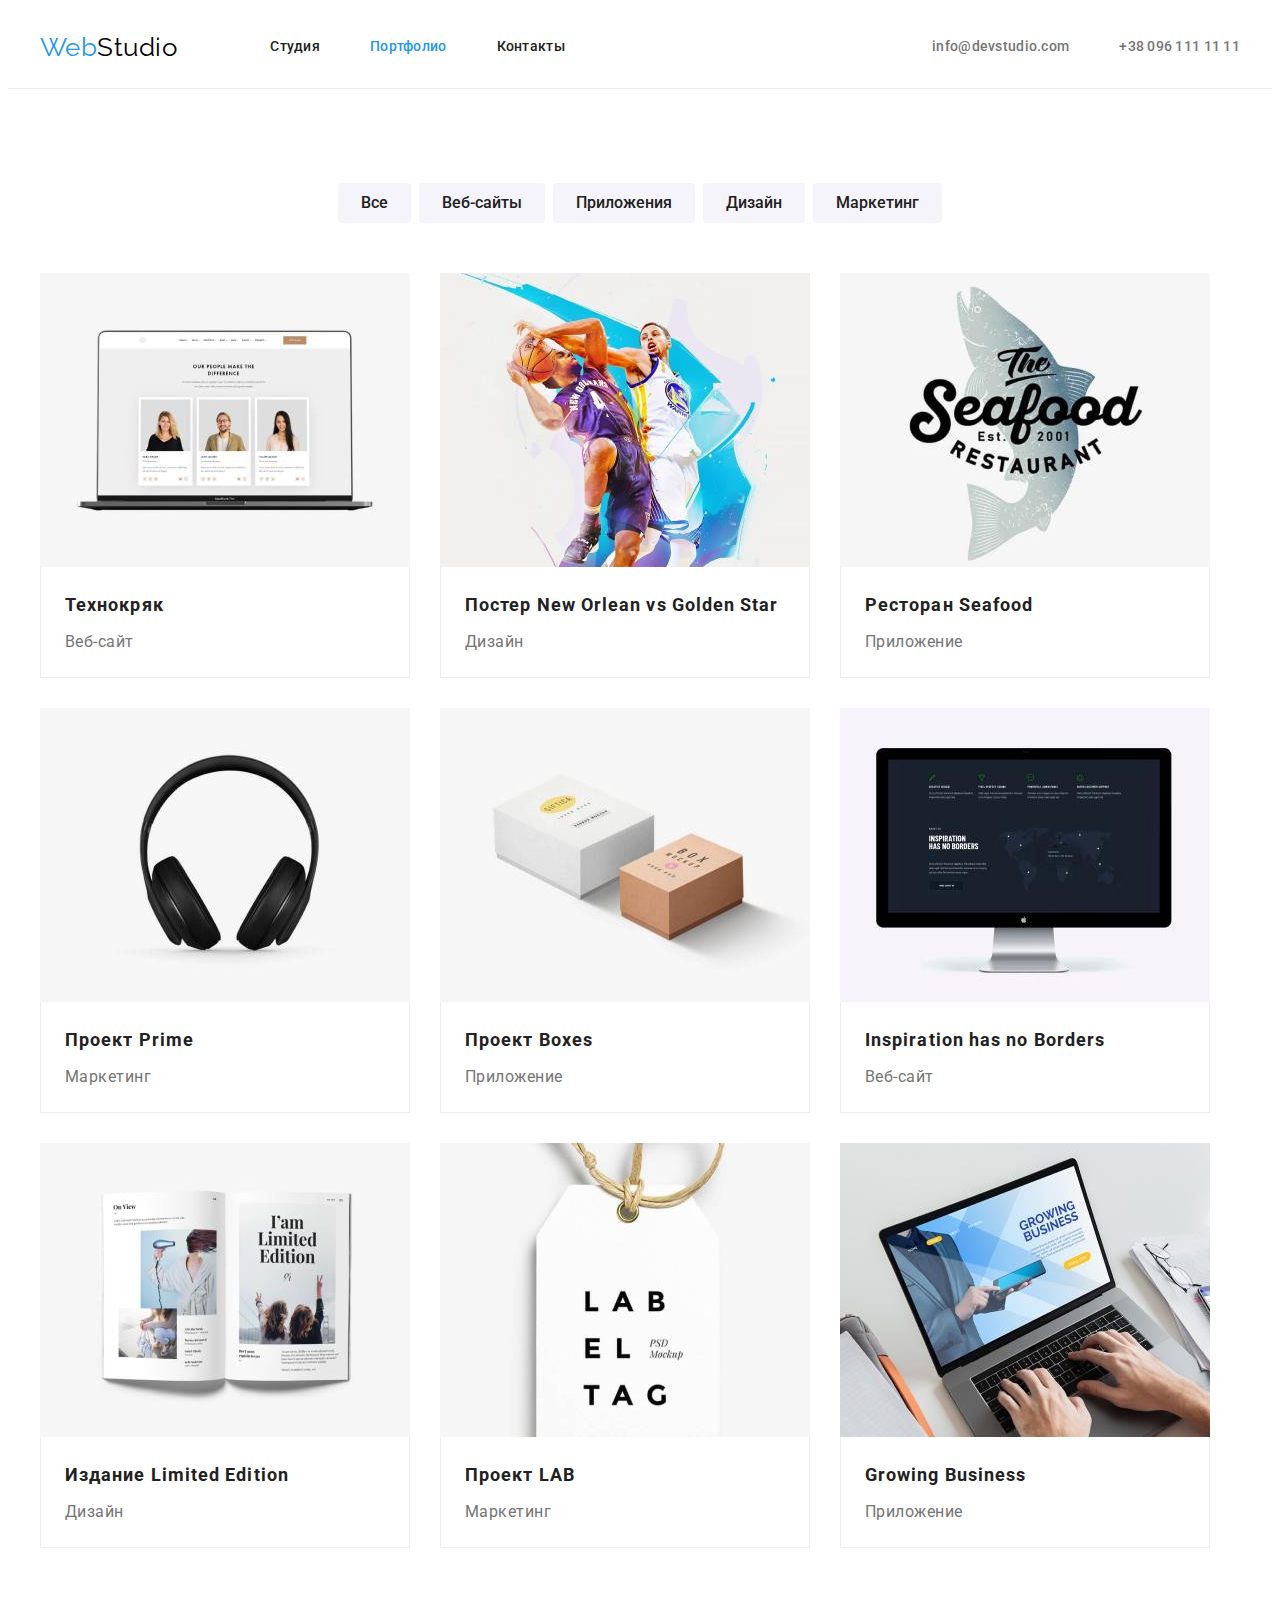
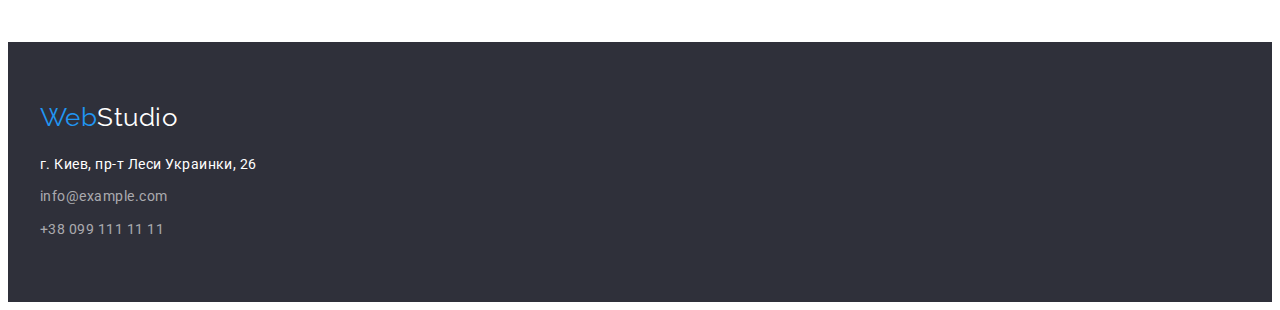
==== portfolio.html @ b29e4f9f "initial" ====
<!DOCTYPE html>
<html lang="ru">
    <head>
        <meta charset="UTF-8" />
        <meta http-equiv="X-UA-Compatible" content="IE=edge" />
        <meta name="viewport" content="width=device-width, initial-scale=1.0" />
        <meta name="robots" content="noindex" />
        <link rel="preconnect" href="https://fonts.googleapis.com" />
        <link rel="preconnect" href="https://fonts.gstatic.com" crossorigin />
        <link href="https://fonts.googleapis.com/css2?family=Raleway:wght@700&family=Roboto:wght@400;500;700;900&display=swap" rel="stylesheet" />
        <link
            rel="stylesheet"
            href="https://cdnjs.cloudflare.com/ajax/libs/modern-normalize/1.1.0/modern-normalize.min.css"
            integrity="sha512-wpPYUAdjBVSE4KJnH1VR1HeZfpl1ub8YT/NKx4PuQ5NmX2tKuGu6U/JRp5y+Y8XG2tV+wKQpNHVUX03MfMFn9Q=="
            crossorigin="anonymous"
            referrerpolicy="no-referrer"
        />
        <link rel="stylesheet" href="./css/styles.css" />
        <title>Portfolio</title>
    </head>
    <body>
        <header class="header">
            <div class="container header-container">
                <nav class="navigation">
                    <a class="logo" href="./" lang="en">Web<span class="header-studio">Studio</span></a>
                    <ul class="navigation-list">
                        <li class="navigation-item"><a href="./">Студия</a></li>
                        <li class="navigation-item"><a class="current" href="./portfolio.html">Портфолио</a></li>
                        <li class="navigation-item"><a href="">Контакты</a></li>
                    </ul>
                </nav>
                <ul class="contacts">
                    <li class="navigation-item"><a href="mailto:info@devstudio.com">info@devstudio.com</a></li>
                    <li class="navigation-item"><a href="tel:+380961111111">+38 096 111 11 11</a></li>
                </ul>
            </div>
        </header>
        <main>
            <section class="section portfolio">
                <div class="container">
                    <ul class="filter-list">
                        <li class="filter-item"><button class="filter-button" type="button">Все</button></li>
                        <li class="filter-item"><button class="filter-button" type="button">Веб-сайты</button></li>
                        <li class="filter-item"><button class="filter-button" type="button">Приложения</button></li>
                        <li class="filter-item"><button class="filter-button" type="button">Дизайн</button></li>
                        <li class="filter-item"><button class="filter-button" type="button">Маркетинг</button></li>
                    </ul>
                    <ul class="portfolio-list">
                        <li class="portfolio-item">
                            <img src="./images/portfolio/laptop.jpg" alt="ноутбук с открытым сайтом" width="370" height="294" />
                            <div class="portfolio-description">
                                <h3 class="portfolio-title">Технокряк</h3>
                                <p class="portfolio-text">Веб-сайт</p>
                            </div>
                        </li>
                        <li class="portfolio-item">
                            <img src="./images/portfolio/basketball.jpg" alt="два баскетболиста с мячем" width="370" height="294" />
                            <div class="portfolio-description">
                                <h3 class="portfolio-title">Постер<span lang="en"> New Orlean vs Golden Star</span></h3>
                                <p class="portfolio-text">Дизайн</p>
                            </div>
                        </li>
                        <li class="portfolio-item">
                            <img src="./images/portfolio/restlogo.jpg" alt="логотип ресторана" width="370" height="294" />
                            <div class="portfolio-description">
                                <h3 class="portfolio-title">Ресторан<span lang="en"> Seafood</span></h3>
                                <p class="portfolio-text">Приложение</p>
                            </div>
                        </li>
                        <li class="portfolio-item">
                            <img src="./images/portfolio/headphones.jpg" alt="черные наушники" width="370" height="294" />
                            <div class="portfolio-description">
                                <h3 class="portfolio-title">Проект<span lang="en"> Prime</span></h3>
                                <p class="portfolio-text">Маркетинг</p>
                            </div>
                        </li>
                        <li class="portfolio-item">
                            <img src="./images/portfolio/blocks.jpg" alt="две коробки" width="370" height="294" />
                            <div class="portfolio-description">
                                <h3 class="portfolio-title">Проект<span lang="en"> Boxes</span></h3>
                                <p class="portfolio-text">Приложение</p>
                            </div>
                        </li>
                        <li class="portfolio-item">
                            <img src="./images/portfolio/computer.jpg" alt="компьютер с открытым сайтом" width="370" height="294" />
                            <div class="portfolio-description">
                                <h3 class="portfolio-title" lang="en">Inspiration has no Borders</h3>
                                <p class="portfolio-text">Веб-сайт</p>
                            </div>
                        </li>
                        <li class="portfolio-item">
                            <img src="./images/portfolio/magazine.jpg" alt="открытый журнал" width="370" height="294" />
                            <div class="portfolio-description">
                                <h3 class="portfolio-title">Издание<span lang="en"> Limited Edition</span></h3>
                                <p class="portfolio-text">Дизайн</p>
                            </div>
                        </li>
                        <li class="portfolio-item">
                            <img src="./images/portfolio/tag.jpg" alt="бирка с надписью" width="370" height="294" />
                            <div class="portfolio-description">
                                <h3 class="portfolio-title">Проект<span lang="en"> LAB</span></h3>
                                <p class="portfolio-text">Маркетинг</p>
                            </div>
                        </li>
                        <li class="portfolio-item">
                            <img src="./images/portfolio/typing.jpg" alt="ноутбук на которм печатают" width="370" height="294" />
                            <div class="portfolio-description">
                                <h3 class="portfolio-title" lang="en">Growing Business</h3>
                                <p class="portfolio-text">Приложение</p>
                            </div>
                        </li>
                    </ul>
                </div>
            </section>
        </main>
        <footer class="footer">
            <div class="container">
                <a class="logo" href="./" lang="en">Web<span class="footer-studio">Studio</span></a>
                <address class="address">
                    <ul class="address-list">
                        <li class="address-item map-link">
                            <a href="https://goo.gl/maps/8s2FabrowfWcpShq9">г. Киев, пр-т Леси Украинки, 26</a>
                        </li>
                        <li class="address-item contacts-item">
                            <a href="mailto:info@example.com">info@example.com</a>
                        </li>
                        <li class="address-item contacts-item">
                            <a href="tel:+380991111111">+38 099 111 11 11</a>
                        </li>
                    </ul>
                </address>
            </div>
        </footer>
    </body>
</html>
---- css/styles.css ----
:root {
    --accent-color: #2196f3;
    --text-color: #757575;
}
body {
    font-family: "Roboto", sans-serif;
    background: #ffffff;
    letter-spacing: 0.03rem;
}

/* =============== Utility =============== */

ul {
    list-style: none;
    padding: 0;
    margin: 0;
}

a {
    text-decoration: none;
    color: inherit;
}

h1,
h2,
h3,
h4,
h5,
h6,
p {
    margin: 0px;
}

button {
    cursor: pointer;
}

img {
    display: block;
    max-width: 100%;
}

.section-title {
    font-size: 36px;
    line-height: 1.16;
    text-align: center;
    color: #212121;
    margin-bottom: 50px;
}

.current {
    color: var(--accent-color);
}

.container {
    width: 1200px;
    margin: 0 auto;
    padding: 0 15px;
}

.section {
    padding-top: 94px;
    padding-bottom: 94px;
}

/*=============== Header =============== */

.header {
    border-bottom: 1px solid #ececec;
    padding-top: 24px;
    padding-bottom: 25px;
}

.header-container {
    display: flex;
    align-items: center;
}

.logo {
    font-family: "Raleway", sans-serif;
    font-size: 26px;
    color: var(--accent-color);
    line-height: 1.19;
    margin-right: 93px;
}

.header-studio {
    color: #000;
}

.navigation {
    display: flex;
    align-items: center;
    margin-right: 331px;
}

.navigation-list {
    display: flex;
    color: #212121;
}

.navigation-item {
    font-weight: 500;
    font-size: 14px;
    line-height: 1.14;
    letter-spacing: 0.02em;
}

.navigation-item:hover,
.navigation-item:focus {
    color: var(--accent-color);
}

.navigation-item + .navigation-item {
    margin-left: 50px;
}

.contacts {
    font-weight: 500;
    font-size: 14px;
    line-height: 1.14;
    letter-spacing: 0.02em;
    color: var(--text-color);
    display: flex;
    margin-left: auto;
}

/*=============== Hero =============== */

.hero {
    background: #2f303a;
    text-align: center;
    padding: 200px 0;
}

.hero-title {
    margin-bottom: 30px;
    font-weight: 900;
    font-size: 44px;
    line-height: 1.36;
    text-align: center;
    letter-spacing: 0.06em;
    text-transform: uppercase;
    color: #fff;
}

.button {
    font-family: inherit;
    font-weight: 700;
    font-size: 16px;
    line-height: 1.87;
    text-align: center;
    letter-spacing: 0.06em;
    background: var(--accent-color);
    color: #ffffff;
    padding: 10px 32px;
    border-radius: 4px;
    border: 1px solid transparent;
    box-shadow: 0px 4px 4px rgba(0, 0, 0, 0.15);
}

.button:hover,
.button.focus {
    background: #188ce8;
}

/* =============== Advantages =============== */

.advantages {
    padding-bottom: 47px;
}

.advantages-list {
    display: flex;
}

.advantages-item {
    flex-basis: 270px;
}

.advantages-item + .advantages-item {
    margin-left: 30px;
}

.advantages-title {
    font-size: 14px;
    line-height: 1.14;
    text-transform: uppercase;
    margin-bottom: 10px;
}

.advantages-text {
    font-size: 14px;
    line-height: 1.71;
    color: var(--text-color);
}

/* =============== Services =============== */

.services {
    padding-top: 47px;
}

.services-item + .services-item {
    margin-left: 30px;
}

.services-list {
    display: flex;
}

/* =============== Team =============== */

.team {
    background: #f5f4fa;
}

.team-list {
    display: flex;
}

.team-item {
    background-color: #fff;
    border-radius: 0 0 4px 4px;
    filter: drop-shadow(0px 4px 4px rgba(0, 0, 0, 0.25));
}

.team-item + .team-item {
    margin-left: 30px;
}

.team-text {
    font-size: 16px;
    line-height: 1.18;
    text-align: center;
    color: var(--text-color);
}

.name {
    font-weight: 500;
    color: #000;
    padding-bottom: 10px;
}

.team-description {
    padding-top: 30px;
    padding-bottom: 30px;
}

/* =============== Portfolio =============== */

.filter-list {
    display: flex;
    justify-content: center;
    margin-bottom: 50px;
}

.filter-button {
    padding: 6px 22px;
    border-radius: 4px;
    border: 1px solid transparent;
    font-family: inherit;
    background: #f5f4fa;
    font-weight: 500;
    font-size: 16px;
    line-height: 1.62;
    text-align: center;
    color: #212121;
}

.filter-item:not(:first-child) {
    margin-left: 8px;
}

.filter-button:hover,
.filter-button:focus {
    color: #ffffff;
    background-color: var(--accent-color);
    box-shadow: 0px 4px 4px rgba(0, 0, 0, 0.15);
}

.portfolio-list {
    display: flex;
    flex-wrap: wrap;
}

.portfolio-item:not(:nth-child(3n)) {
    margin-right: 30px;
}
.portfolio-item:not(:nth-last-child(-n + 3)) {
    margin-bottom: 30px;
}

.portfolio-description {
    padding: 20px 24px;
    border-left: 1px solid #eee;
    border-right: 1px solid #eee;
    border-bottom: 1px solid #eee;
}

.portfolio-title {
    font-size: 18px;
    line-height: 2;
    letter-spacing: 0.06em;
    color: #212121;
    margin-bottom: 4px;
}

.portfolio-text {
    font-size: 16px;
    line-height: 1.87;
    color: var(--text-color);
}

/* =============== Footer =============== */

.footer {
    background: #2f303a;
    padding-top: 60px;
    padding-bottom: 60px;
}

.footer-studio {
    color: #fff;
}

.address {
    margin-top: 20px;
}
.address-item {
    font-style: normal;
    font-size: 14px;
    line-height: 1.71;
    color: rgba(255, 255, 255, 0.6);
}

.address-item + .address-item {
    margin-top: 9px;
}
.map-link {
    color: #fff;
}

.contacts-item:hover,
.contacts-item:focus {
    color: var(--accent-color);
}
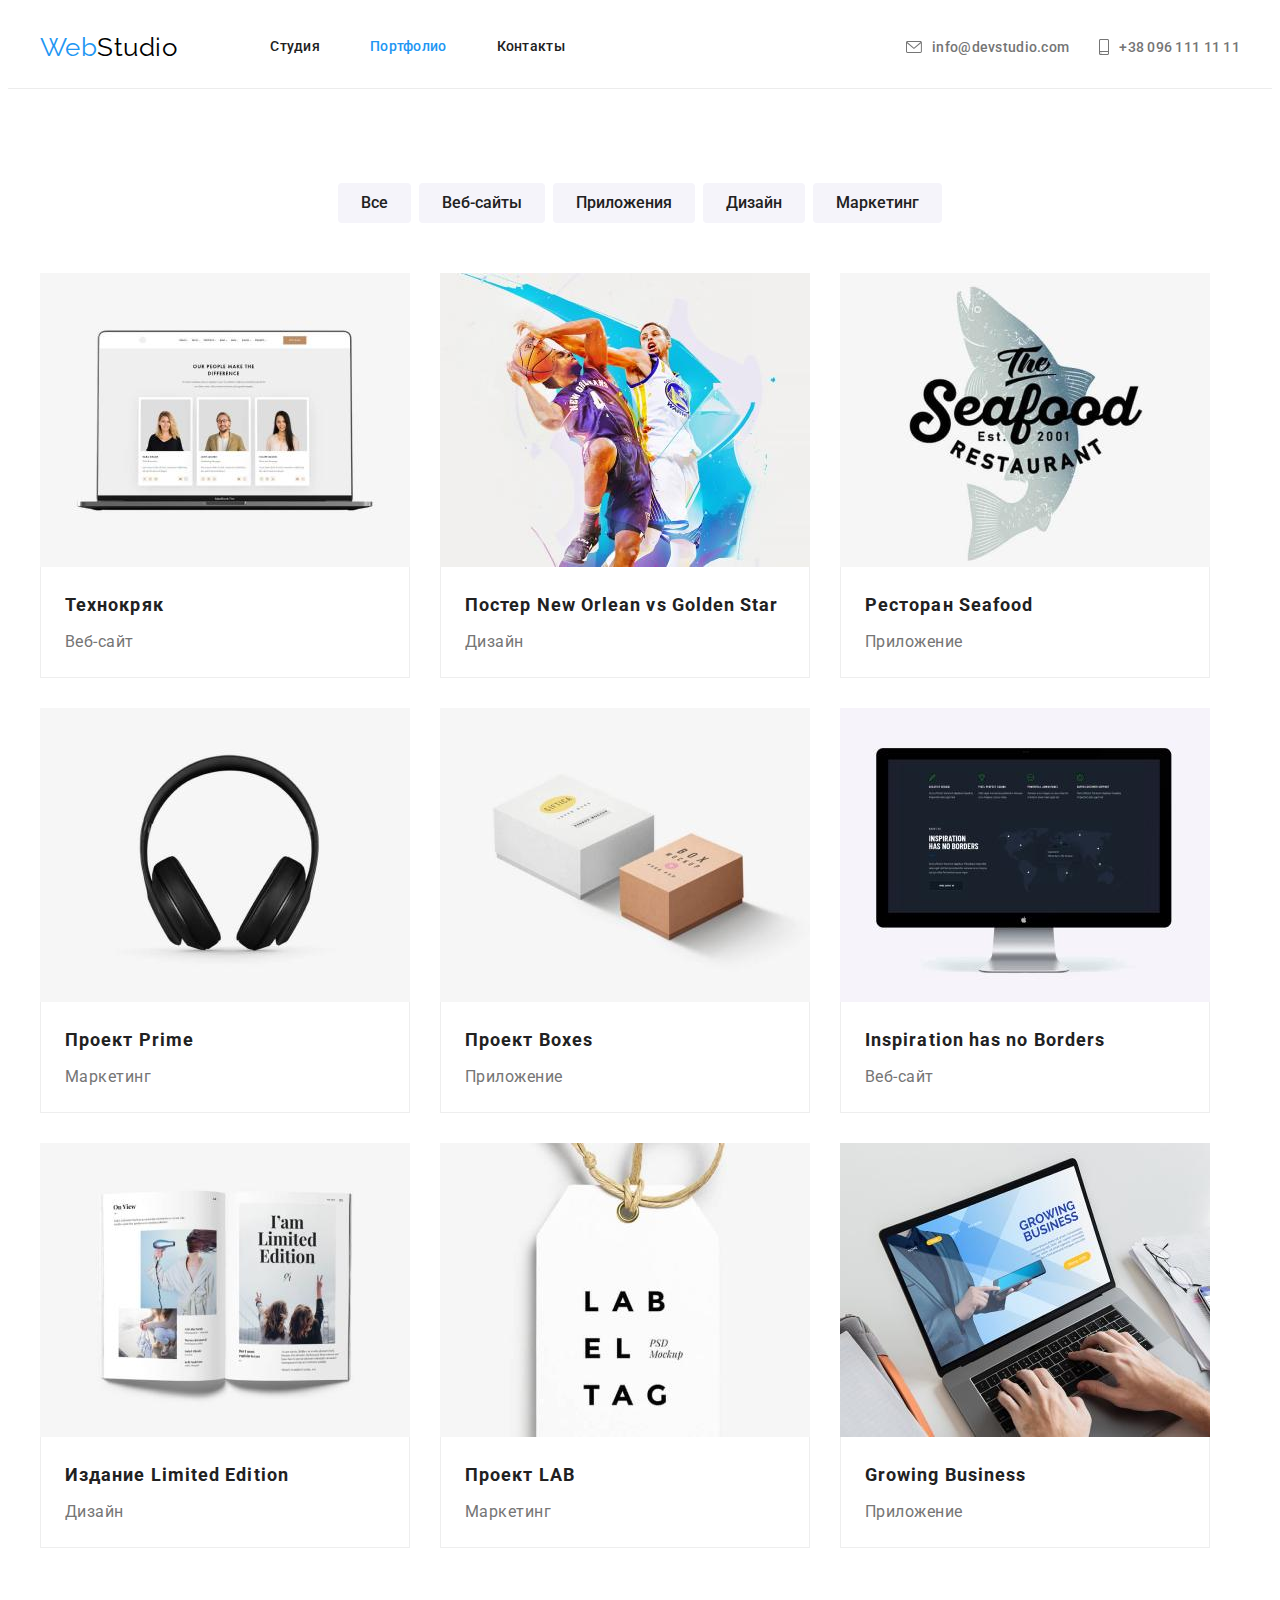
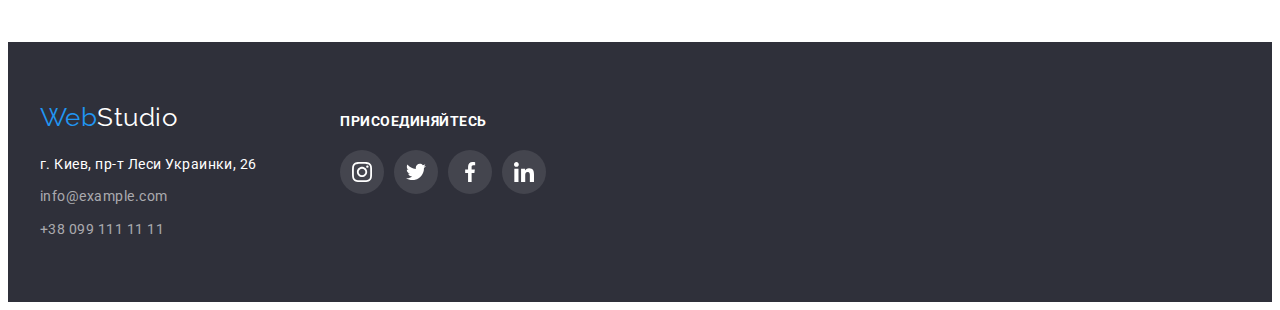
==== commit b17352a7: "first submission" ====
--- a/portfolio.html
+++ b/portfolio.html
@@ -30,8 +30,22 @@
                     </ul>
                 </nav>
                 <ul class="contacts">
-                    <li class="navigation-item"><a href="mailto:info@devstudio.com">info@devstudio.com</a></li>
-                    <li class="navigation-item"><a href="tel:+380961111111">+38 096 111 11 11</a></li>
+                    <li class="contacts-item">
+                        <a class="contacts-link" href="mailto:info@devstudio.com">
+                            <svg class="contacts-icon" width="16" height="12">
+                                <use href="./images/icons.svg#icon-envelope"></use>
+                            </svg>
+                            info@devstudio.com</a
+                        >
+                    </li>
+                    <li class="contacts-item">
+                        <a class="contacts-link" href="tel:+380961111111">
+                            <svg class="contacts-icon" width="10" height="16">
+                                <use href="./images/icons.svg#icon-smartphone"></use>
+                            </svg>
+                            +38 096 111 11 11</a
+                        >
+                    </li>
                 </ul>
             </div>
         </header>
@@ -114,21 +128,48 @@
             </section>
         </main>
         <footer class="footer">
-            <div class="container">
-                <a class="logo" href="./" lang="en">Web<span class="footer-studio">Studio</span></a>
-                <address class="address">
-                    <ul class="address-list">
-                        <li class="address-item map-link">
-                            <a href="https://goo.gl/maps/8s2FabrowfWcpShq9">г. Киев, пр-т Леси Украинки, 26</a>
+            <div class="container footer-container">
+                <div class="footer-left-side">
+                    <a class="logo" href="./" lang="en">Web<span class="footer-studio">Studio</span></a>
+                    <address class="address">
+                        <ul class="address-list">
+                            <li class="address-item map-link">
+                                <a href="https://goo.gl/maps/8s2FabrowfWcpShq9">г. Киев, пр-т Леси Украинки, 26</a>
+                            </li>
+                            <li class="address-item contacts-item">
+                                <a href="mailto:info@example.com">info@example.com</a>
+                            </li>
+                            <li class="address-item contacts-item">
+                                <a href="tel:+380991111111">+38 099 111 11 11</a>
+                            </li>
+                        </ul>
+                    </address>
+                </div>
+                <div class="footer-social">
+                    <h3 class="footer-social-title">Присоединяйтесь</h3>
+                    <ul class="footer-social-list">
+                        <li class="footer-social-item">
+                            <svg class="footer-social-icon">
+                                <use href="./images/icons.svg#icon-instagram"></use>
+                            </svg>
                         </li>
-                        <li class="address-item contacts-item">
-                            <a href="mailto:info@example.com">info@example.com</a>
+                        <li class="footer-social-item">
+                            <svg class="footer-social-icon">
+                                <use href="./images/icons.svg#icon-twitter"></use>
+                            </svg>
                         </li>
-                        <li class="address-item contacts-item">
-                            <a href="tel:+380991111111">+38 099 111 11 11</a>
+                        <li class="footer-social-item">
+                            <svg class="footer-social-icon">
+                                <use href="./images/icons.svg#icon-facebook"></use>
+                            </svg>
+                        </li>
+                        <li class="footer-social-item">
+                            <svg class="footer-social-icon">
+                                <use href="./images/icons.svg#icon-linkedin"></use>
+                            </svg>
                         </li>
                     </ul>
-                </address>
+                </div>
             </div>
         </footer>
     </body>
--- a/css/styles.css
+++ b/css/styles.css
@@ -1,6 +1,8 @@
 :root {
     --accent-color: #2196f3;
     --text-color: #757575;
+    --secondary-bcgd: #f5f4fa;
+    --icon-color: #afb1b8;
 }
 body {
     font-family: "Roboto", sans-serif;
@@ -91,7 +93,6 @@
 .navigation {
     display: flex;
     align-items: center;
-    margin-right: 331px;
 }
 
 .navigation-list {
@@ -116,21 +117,47 @@
 }
 
 .contacts {
+    color: var(--text-color);
+    display: flex;
+    align-items: center;
+    margin-left: auto;
     font-weight: 500;
     font-size: 14px;
-    line-height: 1.14;
+    line-height: 16px;
     letter-spacing: 0.02em;
-    color: var(--text-color);
-    display: flex;
+}
+
+.contacts-item:hover,
+.contacts-item:focus {
+    color: var(--accent-color);
+}
+
+.contacts-item + .contacts-item {
+    margin-left: 30px;
+}
+
+.contacts-link {
+    display: flex;
+    align-items: center;
+}
+
+.contacts-icon {
+    margin-right: 10px;
+    fill: currentColor;
+}
+
+/*=============== Hero =============== */
+
+.hero {
+    background-image: linear-gradient(rgba(47, 48, 58, 0.4), rgba(47, 48, 58, 0.4)), url(/images/banner.jpg);
+    text-align: center;
+    background-repeat: no-repeat;
+    background-position: center;
+    background-size: cover;
+    max-width: 1600px;
+    padding: 200px 0;
+    margin-right: auto;
     margin-left: auto;
-}
-
-/*=============== Hero =============== */
-
-.hero {
-    background: #2f303a;
-    text-align: center;
-    padding: 200px 0;
 }
 
 .hero-title {
@@ -195,6 +222,21 @@
     color: var(--text-color);
 }
 
+.advantages-icon-bcgd {
+    width: 270px;
+    height: 120px;
+    background: var(--secondary-bcgd);
+    border-radius: 4px;
+    margin-bottom: 30px;
+    display: flex;
+    align-items: center;
+    justify-content: center;
+}
+
+.advantages-icon {
+    width: 70px;
+    height: 70px;
+}
 /* =============== Services =============== */
 
 .services {
@@ -212,7 +254,7 @@
 /* =============== Team =============== */
 
 .team {
-    background: #f5f4fa;
+    background: var(--secondary-bcgd);
 }
 
 .team-list {
@@ -247,6 +289,80 @@
     padding-bottom: 30px;
 }
 
+.team-social-list {
+    display: flex;
+    justify-content: center;
+}
+
+.team-social-item {
+    width: 44px;
+    height: 44px;
+    background-color: #fff;
+    border-radius: 50%;
+    display: flex;
+    align-items: center;
+    justify-content: center;
+    margin-top: 16px;
+}
+
+.team-social-item:hover,
+.team-social-item:focus {
+    background-color: var(--accent-color);
+    cursor: pointer;
+}
+
+.team-social-item:hover .team-social-icon,
+.team-social-item:focus .team-social-icon {
+    fill: #fff;
+}
+
+.team-social-item + .team-social-item {
+    margin-left: 10px;
+}
+
+.team-social-icon {
+    width: 20px;
+    height: 20px;
+    fill: var(--icon-color);
+}
+
+/* =============== Clients =============== */
+
+.clients-list {
+    display: flex;
+}
+
+.clients-item {
+    width: 170px;
+    height: 92px;
+    border: 1px solid var(--icon-color);
+    border-radius: 4px;
+    display: flex;
+    align-items: center;
+    justify-content: center;
+}
+
+.clients-item + .clients-item {
+    margin-left: 30px;
+}
+
+.clients-item:hover,
+.clients-item:focus {
+    border: 1px solid var(--accent-color);
+    cursor: pointer;
+}
+
+.clients-icon {
+    width: 106px;
+    height: 60px;
+    fill: var(--icon-color);
+}
+
+.clients-item:hover .clients-icon,
+.clients-item:focus .clients-icon {
+    fill: var(--accent-color);
+}
+
 /* =============== Portfolio =============== */
 
 .filter-list {
@@ -260,7 +376,7 @@
     border-radius: 4px;
     border: 1px solid transparent;
     font-family: inherit;
-    background: #f5f4fa;
+    background: var(--secondary-bcgd);
     font-weight: 500;
     font-size: 16px;
     line-height: 1.62;
@@ -289,6 +405,11 @@
 }
 .portfolio-item:not(:nth-last-child(-n + 3)) {
     margin-bottom: 30px;
+}
+
+.portfolio-item:hover,
+.portfolio-item:focus {
+    box-shadow: 0px 1px 1px rgba(0, 0, 0, 0.12), 0px 4px 4px rgba(0, 0, 0, 0.06), 1px 4px 6px rgba(0, 0, 0, 0.16);
 }
 
 .portfolio-description {
@@ -320,6 +441,11 @@
     padding-bottom: 60px;
 }
 
+.footer-container {
+    display: flex;
+    align-items: baseline;
+}
+
 .footer-studio {
     color: #fff;
 }
@@ -327,6 +453,7 @@
 .address {
     margin-top: 20px;
 }
+
 .address-item {
     font-style: normal;
     font-size: 14px;
@@ -336,12 +463,50 @@
 
 .address-item + .address-item {
     margin-top: 9px;
-}
+    margin-left: 0;
+}
+
 .map-link {
     color: #fff;
 }
 
-.contacts-item:hover,
-.contacts-item:focus {
-    color: var(--accent-color);
-}
+.footer-social-title {
+    font-size: 14px;
+    line-height: 1.14;
+    text-transform: uppercase;
+    color: #fff;
+}
+
+.footer-social {
+    margin-left: 70px;
+}
+
+.footer-social-list {
+    display: flex;
+}
+.footer-social-item {
+    width: 44px;
+    height: 44px;
+    background-color: rgba(255, 255, 255, 0.1);
+    border-radius: 50%;
+    display: flex;
+    align-items: center;
+    justify-content: center;
+    margin-top: 20px;
+}
+
+.footer-social-item + .footer-social-item {
+    margin-left: 10px;
+}
+
+.footer-social-item:hover,
+.footer-social-item:focus {
+    background-color: var(--accent-color);
+    cursor: pointer;
+}
+
+.footer-social-icon {
+    width: 20px;
+    height: 20px;
+    fill: #fff;
+}
